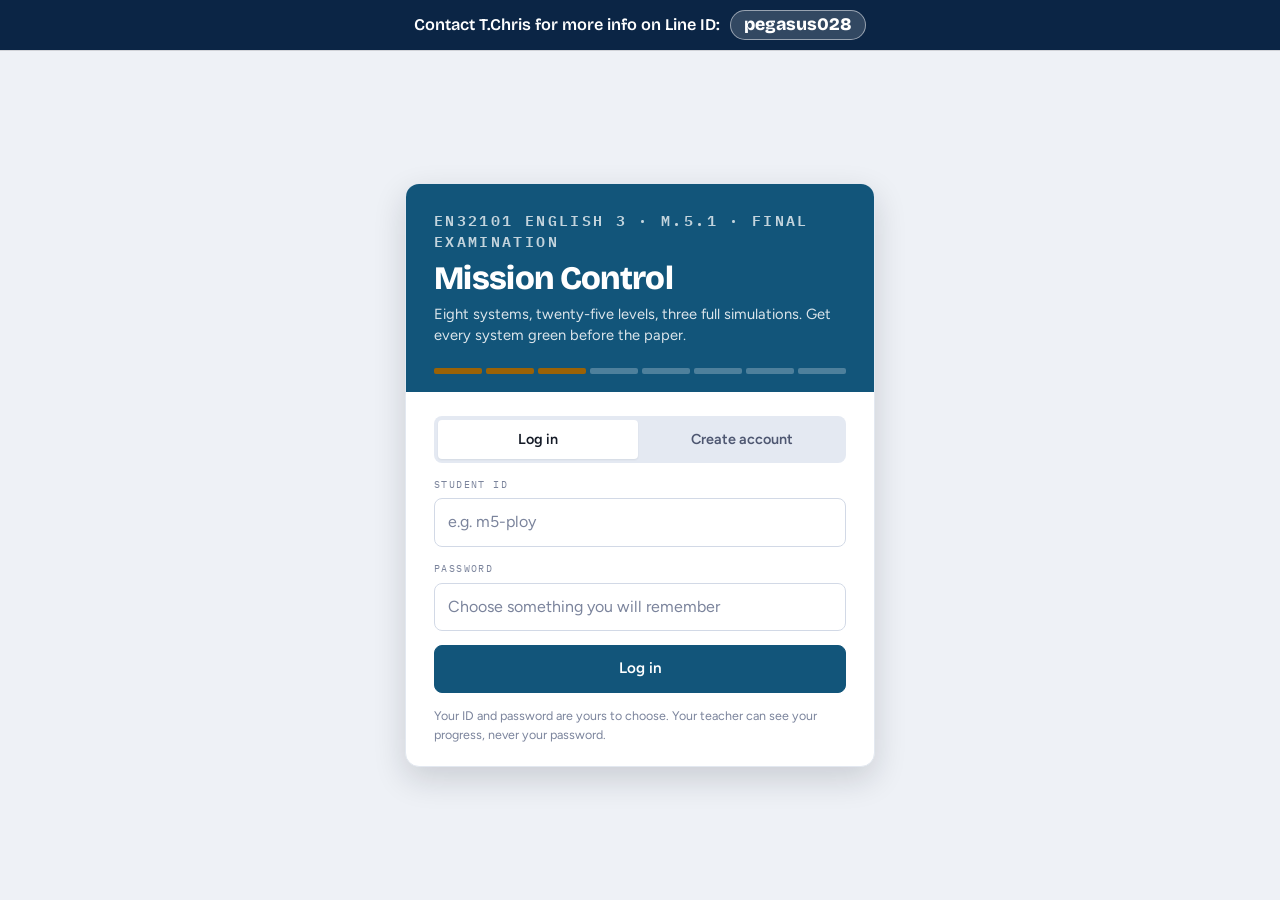
==== index.html @ 1c37980c "Add files via upload" ====
<!DOCTYPE html>
<html lang="en">
<head>
<meta charset="utf-8">
<meta name="viewport" content="width=device-width, initial-scale=1">
<title>Mission Control — EN32101 English 3</title>
<link rel="icon" href="data:image/svg+xml,%3Csvg xmlns='http://www.w3.org/2000/svg' viewBox='0 0 32 32'%3E%3Crect width='32' height='32' rx='7' fill='%2312557A'/%3E%3Ccircle cx='16' cy='16' r='8' fill='none' stroke='%23E5AE4A' stroke-width='2.5'/%3E%3Ccircle cx='16' cy='16' r='2.5' fill='%23E5AE4A'/%3E%3C/svg%3E">
<link rel="preconnect" href="https://fonts.googleapis.com">
<link rel="preconnect" href="https://fonts.gstatic.com" crossorigin>
<link rel="stylesheet" href="https://fonts.googleapis.com/css2?family=Bricolage+Grotesque:opsz,wght@12..96,600;12..96,800&family=Figtree:wght@400;500;600;700&family=IBM+Plex+Mono:wght@400;600&display=swap">
<link rel="stylesheet" href="theme.css">
<style>
/* ======================= STUDENT CONSOLE ============================== */
.wrap{max-width:900px;margin:0 auto;padding-inline:16px}
.hidden{display:none!important}
.tiny{font-size:.78rem;color:var(--ink-3);line-height:1.5}

/* ---------------------------------------------------------- login card */
#screen-login{display:flex;align-items:center;justify-content:center;padding:28px 16px}
.console{
  width:100%;max-width:470px;background:var(--surface);border-radius:var(--r-l);
  box-shadow:var(--shadow-l);overflow:hidden;border:1px solid var(--rule-soft);
}
.console-top{padding:26px var(--pad) 22px;background:var(--accent);color:var(--accent-ink)}
.console-top .kicker{color:var(--accent-ink);opacity:.75}
.console-top h1{font-size:2.05rem;line-height:1.02;margin:10px 0 8px;font-weight:800}
.console-top p{font-size:.92rem;opacity:.85;line-height:1.45}
.readout{
  display:flex;gap:0;background:var(--accent);padding:0 var(--pad) 18px;color:var(--accent-ink);
}
.readout span{
  flex:1;height:6px;background:rgba(255,255,255,.25);margin-right:4px;border-radius:2px;
}
.readout span:last-child{margin-right:0}
.readout span.on{background:var(--gold)}
.console-body{padding:24px var(--pad) 22px;display:flex;flex-direction:column;gap:14px}
.tabs{display:flex;gap:4px;background:var(--surface-2);padding:4px;border-radius:var(--r-m)}
.tab{
  flex:1;padding:8px;border:none;background:transparent;border-radius:var(--r-s);
  font-weight:600;font-size:.9rem;color:var(--ink-2);cursor:pointer;
}
.tab.on{background:var(--surface);color:var(--ink);box-shadow:var(--shadow-s)}
.msg{font-size:.88rem;padding:10px 12px;border-radius:var(--r-m);line-height:1.45}
.msg.bad{background:var(--no-soft);color:var(--no)}
.msg.info{background:var(--surface-2);color:var(--ink-2)}

/* --------------------------------------------------------------- header */
.bar{position:sticky;top:var(--ribbon-h);z-index:20;background:var(--ground);border-bottom:1px solid var(--rule)}
.bar-in{max-width:900px;margin:0 auto;padding:12px 16px;display:flex;align-items:center;gap:14px;flex-wrap:wrap}
.bar-id{display:flex;flex-direction:column;gap:1px;min-width:0;flex:1 1 150px}
.bar-name{font-family:var(--f-display);font-weight:700;font-size:1.02rem;line-height:1.15;overflow:hidden;text-overflow:ellipsis;white-space:nowrap}
.bar-rank{font-family:var(--f-mono);font-size:9.5px;letter-spacing:.13em;text-transform:uppercase;color:var(--accent)}
.gauge{flex:2 1 190px;display:flex;flex-direction:column;gap:4px;min-width:150px}
.gauge-top{display:flex;justify-content:space-between;align-items:baseline;font-family:var(--f-mono);font-size:9.5px;letter-spacing:.12em;text-transform:uppercase;color:var(--ink-3)}
.gauge-top b{font-size:12px;color:var(--ink);font-variant-numeric:tabular-nums}
.bar-line{height:7px;background:var(--surface-3);border-radius:99px;overflow:hidden}
.bar-line span{display:block;height:100%;background:var(--accent);border-radius:99px;transition:width .5s ease}
.bar-line.thin{height:5px}
.bar-line.gold span{background:var(--gold)}
.bar-stats{display:flex;gap:7px;flex:0 0 auto;align-items:center}
.chip{
  display:flex;flex-direction:column;align-items:center;padding:5px 9px;border-radius:var(--r-m);
  background:var(--surface);border:1px solid var(--rule-soft);min-width:48px;
}
.chip b{font-family:var(--f-mono);font-size:13px;font-weight:600;font-variant-numeric:tabular-nums;line-height:1.2}
.chip span{font-family:var(--f-mono);font-size:8.5px;letter-spacing:.1em;text-transform:uppercase;color:var(--ink-3)}
.chip.streak b{color:var(--gold)}
.nav{display:flex;gap:2px;max-width:900px;margin:0 auto;padding:0 12px 8px;overflow-x:auto}
.nav button{
  border:none;background:transparent;padding:7px 11px;border-radius:var(--r-m);cursor:pointer;
  font-family:var(--f-mono);font-size:10px;font-weight:600;letter-spacing:.11em;text-transform:uppercase;
  color:var(--ink-3);white-space:nowrap;
}
.nav button.on{background:var(--accent-soft);color:var(--accent)}
.nav button:hover{color:var(--ink)}

main{padding-block:22px 72px}
.sect-h{display:flex;align-items:baseline;justify-content:space-between;gap:12px;margin-bottom:14px;flex-wrap:wrap}
.sect-h h2{font-size:1.45rem}

/* -------------------------------------------------------- resume card */
.resume{
  width:100%;text-align:left;display:flex;align-items:stretch;overflow:hidden;
  border:none;border-radius:var(--r-l);background:var(--accent);color:var(--accent-ink);
  box-shadow:var(--shadow-m);cursor:pointer;margin-bottom:22px;padding:0;
  transition:transform .12s,box-shadow .12s;
}
.resume:hover{transform:translateY(-1px);box-shadow:var(--shadow-l)}
.resume.done{cursor:default;background:var(--ok)}
.resume-art{flex:0 0 118px;height:auto;margin:0;border-radius:0;align-self:stretch;background:rgba(255,255,255,.12)}
@media (max-width:560px){.resume-art{display:none}}
.resume-t{flex:1;min-width:0;display:flex;flex-direction:column;gap:2px;padding:15px 18px}
.resume-t .kicker{color:var(--accent-ink);opacity:.75}
.resume-n{font-family:var(--f-display);font-weight:700;font-size:1.16rem;line-height:1.2}
.resume-s{font-size:.86rem;opacity:.85;line-height:1.4}
.resume-go{flex:0 0 auto;align-self:center;padding:10px 20px 10px 6px;font-weight:700;font-size:.95rem;white-space:nowrap}

/* ------------------------------------------------------------- systems */
.systems{display:flex;flex-direction:column;gap:12px}
.sys{background:var(--surface);border:1px solid var(--rule-soft);border-radius:var(--r-l);box-shadow:var(--shadow-s);overflow:hidden}
.sys.done{border-color:var(--ok)}
.sys-head{
  width:100%;display:flex;gap:12px;align-items:flex-start;padding:15px 16px;
  background:none;border:none;cursor:pointer;text-align:left;
}
.sys-art{flex:0 0 96px;height:34px;border-radius:var(--r-s);overflow:hidden;margin:0;background:var(--accent-soft)}
.sys-art svg{display:block;width:100%;height:100%}
@media (max-width:560px){.sys-art{display:none}}
.sys-meta{flex:1;min-width:0;display:flex;flex-direction:column;gap:5px}
.sys-line1{display:flex;align-items:center;gap:8px;flex-wrap:wrap}
.sys-code{font-family:var(--f-mono);font-size:10px;font-weight:600;letter-spacing:.1em;color:var(--ink-3)}
.sys-name{font-family:var(--f-display);font-weight:700;font-size:1.08rem;line-height:1.2}
.sys-blurb{font-size:.88rem;color:var(--ink-2);line-height:1.45}
.sys-prog{display:flex;align-items:center;gap:9px}
.sys-prog .bar-line{flex:1}
.sys-pct{font-family:var(--f-mono);font-size:10px;color:var(--ink-3);font-variant-numeric:tabular-nums}
.caret{flex:0 0 auto;color:var(--ink-3);font-size:1.1rem;padding-top:2px;transition:transform .18s}
.sys.exp .caret{transform:rotate(90deg)}
.sys-body{border-top:1px solid var(--rule-soft);padding:8px 10px 12px;display:flex;flex-direction:column;gap:10px}
/* ---- reading a paper back -------------------------------------------- */
.rev{display:flex;flex-direction:column;gap:12px}
.rev-top{display:flex;gap:14px;align-items:flex-start;justify-content:space-between;flex-wrap:wrap}
.rev-top h2{font-family:var(--f-display);font-size:1.5rem;margin-top:2px}
.rev-sub{font-size:.9rem;color:var(--ink-2);margin-top:5px;max-width:60ch}
.rev-sec{
  display:flex;gap:9px;align-items:baseline;flex-wrap:wrap;
  border-bottom:1px solid var(--rule);padding-bottom:6px;margin-top:16px;
}
.rev-sec-p{font-family:var(--f-mono);font-size:10px;letter-spacing:.1em;color:var(--ink-3)}
.rev-sec-t{font-family:var(--f-display);font-weight:700;font-size:1.02rem}
.rev-passage{
  background:var(--surface-2);border:1px solid var(--rule-soft);border-radius:var(--r-m);
  padding:14px 16px;font-size:.93rem;line-height:1.65;
}
.rev-passage p+p{margin-top:.75em}
.revq{
  background:var(--surface);border:1px solid var(--rule-soft);border-left-width:3px;
  border-radius:var(--r-m);padding:13px 15px;display:flex;flex-direction:column;gap:9px;
}
.revq.ok{border-left-color:var(--ok)}
.revq.bad{border-left-color:var(--no)}
.revq.blank{border-left-color:var(--ink-3)}
.revq-h{display:flex;gap:9px;align-items:center}
.revq-n{
  width:22px;height:22px;border-radius:50%;background:var(--surface-2);color:var(--ink-2);
  display:grid;place-items:center;font-family:var(--f-mono);font-size:11px;flex:0 0 auto;
}
.revq-s{font-family:var(--f-mono);font-size:10px;letter-spacing:.07em;text-transform:uppercase;color:var(--ink-3)}
.revq.ok .revq-s{color:var(--ok)}
.revq.bad .revq-s{color:var(--no)}
.revq-given{font-style:italic;color:var(--ink-2);font-size:.93rem}
.revq-line{font-size:.93rem;line-height:1.6;background:var(--surface-2);border-radius:var(--r-s);padding:8px 11px}
.revq-line b{font-family:var(--f-mono);font-size:10px;color:var(--ink-3);margin-right:7px}
.rev-dlg p{display:block}
.rev-dlg p b{font-family:var(--f-mono);font-size:10px;color:var(--ink-3);margin-right:7px}
.revq-stem{font-size:.97rem;line-height:1.55}
.revq-opts{list-style:none;display:flex;flex-direction:column;gap:5px;counter-reset:o}
.revq-opts li{
  counter-increment:o;position:relative;padding:8px 11px 8px 32px;font-size:.92rem;
  border:1px solid var(--rule-soft);border-radius:var(--r-s);background:var(--surface-2);
}
.revq-opts li::before{
  content:counter(o);position:absolute;left:11px;top:8px;
  font-family:var(--f-mono);font-size:10px;color:var(--ink-3);
}
.revq-opts li.key{border-color:var(--ok);background:var(--ok-soft)}
.revq-opts li.chose{border-color:var(--no);background:var(--no-soft)}
.revq-tag{
  margin-left:8px;font-family:var(--f-mono);font-size:9px;letter-spacing:.06em;
  text-transform:uppercase;padding:1px 6px;border-radius:99px;white-space:nowrap;
}
.revq-tag.key{background:var(--ok);color:#fff}
.revq-tag.chose{background:var(--no);color:#fff}
.revq-fix{font-size:.9rem;color:var(--ok)}
.revq-blank{font-size:.88rem;color:var(--ink-3)}
.revq-why{font-size:.92rem;line-height:1.6;color:var(--ink-2);border-top:1px dashed var(--rule-soft);padding-top:9px}
.revq-wh{
  display:inline-block;font-family:var(--f-mono);font-size:9px;letter-spacing:.08em;
  text-transform:uppercase;color:var(--ink-3);margin-right:8px;
}
.revq-go{font-size:.85rem;color:var(--ink-3)}
.linky{background:none;border:none;padding:0;color:var(--accent);cursor:pointer;font:inherit;text-decoration:underline}
.step-acts{display:flex;gap:8px;flex-wrap:wrap;padding:0 16px 13px}

/* ---- arriving from the checklist ------------------------------------- */
/* ---- one introduction spanning a system's modules --------------------- */
.ckgroup{display:flex;flex-direction:column;gap:7px}
.ckgrid{display:flex;gap:8px;align-items:stretch}
.ckstack{flex:1;min-width:0;display:flex;flex-direction:column;gap:7px}
.ckstack .ckrow{width:100%}
.ckpod{
  flex:0 0 auto;display:flex;flex-direction:column;align-items:center;justify-content:center;gap:7px;
  padding:0 16px;min-width:116px;
  border:1px solid var(--rule);border-radius:var(--r-m);background:var(--surface);
  color:var(--ink);font-size:.85rem;font-weight:600;cursor:pointer;white-space:nowrap;
  transition:border-color .12s,background .12s;
}
.ckpod:hover{border-color:var(--accent-line);background:var(--accent-soft)}
.ckpod.done{border-color:var(--ok);color:var(--ok)}
.ckpod.done .res-i{background:var(--ok)}
.ckpod-l{line-height:1.2}
@media (max-width:560px){
  .ckgrid{flex-direction:column}
  .ckpod{flex-direction:row;padding:9px 14px;min-width:0}
}

/* ---- the podcasts screen ---------------------------------------------- */
.gate-alt{
  display:flex;align-items:center;justify-content:center;gap:11px;flex-wrap:wrap;
  margin-top:18px;font-size:.85rem;color:var(--ink-3);
}
.podlist{display:flex;flex-direction:column;gap:11px}
.podrow{
  background:var(--surface);border:1px solid var(--rule-soft);border-radius:var(--r-l);
  box-shadow:var(--shadow-s);padding:15px 17px;display:flex;flex-direction:column;gap:11px;
}
.podrow.done{border-color:var(--ok)}
.podrow h3{font-family:var(--f-display);font-weight:700;font-size:1.08rem;line-height:1.2}
.podrow .pod-a{width:100%;height:38px}
.podrow-miss{display:none;font-size:.85rem;color:var(--ink-3)}
.podrow.missing .podrow-miss{display:block}

/* ---- narrowing the review to the errors ------------------------------- */
.rev-filter{display:flex;gap:8px;flex-wrap:wrap}
.rev-sec-n{
  margin-left:auto;font-family:var(--f-mono);font-size:10px;letter-spacing:.06em;color:var(--ink-3);
}

/* ---- the exam plan --------------------------------------------------- */
.gate{
  background:var(--surface);border:1px solid var(--accent-line);border-radius:var(--r-l);
  box-shadow:var(--shadow-s);padding:0 0 28px;text-align:center;overflow:hidden;
}
.gate-art{height:74px;margin:0 0 22px;background:var(--accent-soft)}
.gate-art svg{display:block;width:100%;height:100%}
.gate h2{font-family:var(--f-display);font-size:1.75rem;line-height:1.15;padding:0 20px}
.gate>p{font-size:1.05rem;color:var(--ink-2);margin-top:7px;padding:0 20px}
.gate .gate-sub{font-size:.9rem;color:var(--ink-3);max-width:46ch;margin:16px auto 22px;line-height:1.55}
.btn.lg{font-size:1rem;padding:13px 30px}
.step{
  background:var(--surface);border:1px solid var(--rule-soft);border-radius:var(--r-l);
  box-shadow:var(--shadow-s);margin-bottom:14px;overflow:hidden;
}
.step.open{border-color:var(--accent-line)}
.step.shut{opacity:.6}
.step-h{display:flex;gap:12px;align-items:center;padding:14px 16px}
.step-n{
  flex:0 0 auto;width:26px;height:26px;border-radius:50%;background:var(--accent);color:var(--accent-ink);
  display:grid;place-items:center;font-family:var(--f-mono);font-size:12px;font-weight:600;
}
.step.shut .step-n{background:var(--rule);color:var(--ink-3)}
.step-t{flex:1;min-width:0;display:flex;flex-direction:column;gap:3px}
.step-name{font-family:var(--f-display);font-weight:700;font-size:1.05rem}
.step-s{font-size:.85rem;color:var(--ink-2)}
.step-pct{font-family:var(--f-mono);font-size:.95rem;font-weight:600;color:var(--ink-2);font-variant-numeric:tabular-nums}
.step-pct.good{color:var(--ok)}
.step-lock{color:var(--ink-3);font-size:.7rem}
.step-b{border-top:1px solid var(--rule-soft);padding:12px 14px 14px;display:flex;flex-direction:column;gap:7px}
.ck-h{font-size:.85rem;color:var(--ink-2);margin-bottom:3px}
.allclear{font-size:.88rem;color:var(--ok)}
.ckrow{
  display:flex;gap:11px;align-items:center;width:100%;text-align:left;cursor:pointer;
  background:var(--surface-2);border:1px solid var(--rule-soft);border-radius:var(--r-m);padding:10px 12px;
  transition:border-color .12s,background .12s;
}
.ckrow:hover{border-color:var(--accent-line);background:var(--accent-soft)}
.ck-box{
  flex:0 0 auto;width:19px;height:19px;border-radius:5px;border:1.5px solid var(--rule);
  display:grid;place-items:center;font-size:11px;color:var(--accent-ink);
}
.ckrow.done .ck-box{background:var(--ok);border-color:var(--ok);color:#fff}
.ckrow.done .ck-name{text-decoration:line-through;color:var(--ink-3)}
.ck-txt{flex:1;min-width:0;display:flex;flex-direction:column;gap:2px}
.ck-name{font-weight:600;font-size:.94rem}
.ck-sub{font-size:.78rem;color:var(--ink-3)}
.ck-go{flex:0 0 auto;font-family:var(--f-mono);font-size:10px;letter-spacing:.06em;color:var(--accent)}
.ckrow.done .ck-go{color:var(--ok)}

.lvl{border:1px solid var(--rule-soft);border-radius:var(--r-m);overflow:hidden}
.lvl-head{
  width:100%;display:flex;gap:10px;align-items:center;padding:11px 12px;
  background:var(--surface-2);border:none;cursor:pointer;text-align:left;
}
.lvl-n{
  flex:0 0 auto;width:26px;height:26px;border-radius:50%;background:var(--surface);
  border:1px solid var(--rule);display:grid;place-items:center;
  font-family:var(--f-mono);font-size:11px;font-weight:700;color:var(--ink-2);
}
.lvl.done .lvl-n{background:var(--ok);border-color:var(--ok);color:#fff}
.lvl-t{flex:1;min-width:0}
.lvl-name{display:block;font-weight:700;font-size:.96rem;line-height:1.3}
.lvl-sub{display:block;font-family:var(--f-mono);font-size:9.5px;letter-spacing:.1em;text-transform:uppercase;color:var(--ink-3);margin-top:2px}
.lvl-pct{font-family:var(--f-mono);font-size:11px;color:var(--ink-2);font-variant-numeric:tabular-nums;flex:0 0 auto}
.lvl-body{padding:4px 6px 8px;display:flex;flex-direction:column}
.mrow{
  display:flex;align-items:center;gap:11px;width:100%;text-align:left;padding:10px 10px;
  background:none;border:none;border-radius:var(--r-m);cursor:pointer;
}
.mrow:hover:not([disabled]){background:var(--surface-2)}
.mrow[disabled]{opacity:.5;cursor:not-allowed}
.mrow-tick{
  flex:0 0 auto;width:20px;height:20px;border-radius:50%;border:2px solid var(--rule);
  display:grid;place-items:center;font-size:11px;font-weight:700;color:#fff;
}
.mrow.done .mrow-tick{background:var(--ok);border-color:var(--ok)}
.mrow.done .mrow-tick::after{content:"\2713"}
.mrow-txt{flex:1;min-width:0}
.mrow-name{display:block;font-weight:600;font-size:.93rem;line-height:1.35}
.mrow-sub{display:block;font-family:var(--f-mono);font-size:9.5px;letter-spacing:.1em;text-transform:uppercase;color:var(--ink-3);margin-top:2px}
.mrow-score{font-family:var(--f-mono);font-size:11px;color:var(--ink-2);font-variant-numeric:tabular-nums;flex:0 0 auto}
.mrow.check{border-top:1px dashed var(--rule);margin-top:4px}
.mrow.check .mrow-name{color:var(--gold)}

/* --------------------------------------------- stage media (resources) */
.sys-res{
  display:flex;flex-wrap:wrap;gap:7px;padding:0 16px 14px;
  border-bottom:1px solid var(--rule-soft);margin-bottom:-1px;
}
.res{
  display:inline-flex;align-items:center;gap:7px;padding:7px 13px;border-radius:99px;
  border:1px solid var(--rule);background:var(--surface);color:var(--ink);
  font-size:.85rem;font-weight:600;cursor:pointer;text-decoration:none;white-space:nowrap;
  transition:border-color .12s,background .12s;
}
.res:hover{border-color:var(--accent-line);background:var(--accent-soft)}
.res-i{
  width:18px;height:18px;border-radius:50%;background:var(--accent);color:var(--accent-ink);
  display:grid;place-items:center;font-size:10px;flex:0 0 auto;line-height:1;
}
.res.go{border-color:var(--accent-line);background:var(--accent-soft);color:var(--accent)}
.res.go:hover{border-color:var(--accent);background:var(--accent-soft)}
.res.done{border-color:var(--ok);color:var(--ok)}
.res.done .res-i{background:var(--ok)}
.res-x{
  font-family:var(--f-mono);font-size:9px;letter-spacing:.06em;text-transform:uppercase;
  color:var(--ink-3);font-weight:400;
}
.res-drop{flex:0 0 100%}
.res-drop:empty{display:none}
.pod{
  margin-top:10px;padding:12px 14px;border-radius:var(--r-m);
  background:var(--surface-2);border:1px solid var(--rule-soft);
  display:flex;flex-direction:column;gap:10px;
}
.pod-t{display:flex;flex-direction:column;gap:1px;min-width:0}
.pod-n{font-weight:600;font-size:.93rem;line-height:1.25}
.pod-s{font-family:var(--f-mono);font-size:9.5px;letter-spacing:.08em;text-transform:uppercase;color:var(--ink-3)}
.pod-a{width:100%;height:36px}
.modal-card:has(.ytbox){max-width:660px}
.ytbox{width:100%;aspect-ratio:16/9;border-radius:var(--r-m);overflow:hidden;background:var(--ink)}
.ytbox iframe{width:100%;height:100%;border:0;display:block}

/* ---------------------------------------------------------------- play */
.play{max-width:700px;margin:0 auto}
.play-top{display:flex;align-items:center;gap:12px;margin-bottom:14px}
.play-top .bar-line{flex:1}
.qcount{font-family:var(--f-mono);font-size:10px;letter-spacing:.1em;color:var(--ink-3);font-variant-numeric:tabular-nums}
.theory{padding:var(--pad);display:flex;flex-direction:column;gap:14px}
.theory h3{font-size:1.35rem;line-height:1.15}
.theory .key{
  font-size:1.02rem;line-height:1.5;font-weight:600;border-left:3px solid var(--gold);
  padding-left:14px;color:var(--ink);
}
.theory .prose p{font-size:.97rem;line-height:1.65;color:var(--ink-2);margin-bottom:.8em}
.theory .prose p:last-child{margin-bottom:0}
.theory .prose em{font-style:italic;color:var(--ink)}
.theory .prose strong{color:var(--ink)}
.theory .prose u{text-decoration-color:var(--accent-line);text-underline-offset:3px}
.exlist{display:flex;flex-direction:column;gap:10px;background:var(--surface-2);padding:14px;border-radius:var(--r-m)}
.exlist .s{font-size:.99rem}
.exlist .s s{opacity:.62}
.exlist .g{font-family:var(--f-mono);font-size:9.5px;letter-spacing:.06em;color:var(--ink-3);margin-top:3px;line-height:1.45}
.simple-btn{align-self:flex-start}
.qcard{padding:var(--pad);display:flex;flex-direction:column}
.qtype{
  font-family:var(--f-mono);font-size:9.5px;letter-spacing:.15em;text-transform:uppercase;
  color:var(--accent);margin-bottom:12px;display:flex;justify-content:space-between;gap:10px;
}
.qtype .lv{color:var(--ink-3)}
#qhost{margin-bottom:16px}
.qfoot{display:flex;gap:10px;align-items:center;flex-wrap:wrap;position:relative}
.qfoot .grow{flex:1}
#feedback{margin-bottom:14px}

/* --------------------------------------------------------- time bonus */
.timer{position:relative;width:38px;height:38px;flex:0 0 auto}
.timer svg{transform:rotate(-90deg);display:block}
.timer .track{stroke:var(--surface-3)}
.timer .run{stroke:var(--gold);transition:stroke-dashoffset .1s linear,stroke .2s}
.timer.cold .run{stroke:var(--ink-3);opacity:.4}
.timer b{
  position:absolute;inset:0;display:grid;place-items:center;
  font-family:var(--f-mono);font-size:12px;font-weight:600;color:var(--gold);font-variant-numeric:tabular-nums;
}
.timer.cold b{color:var(--ink-3);font-size:9px}
.combo{
  display:inline-flex;align-items:center;gap:5px;padding:4px 9px;border-radius:99px;
  background:var(--gold-soft);color:var(--gold);font-family:var(--f-mono);font-size:10px;
  font-weight:600;letter-spacing:.08em;white-space:nowrap;
}
.xpfloat{
  position:absolute;right:0;top:-6px;font-family:var(--f-display);font-weight:800;font-size:1.15rem;
  color:var(--gold);pointer-events:none;animation:rise 1.1s ease-out forwards;
}
.xpfloat.plain{color:var(--accent)}
@keyframes rise{
  0%{opacity:0;transform:translateY(6px) scale(.9)}
  22%{opacity:1;transform:translateY(-4px) scale(1.06)}
  100%{opacity:0;transform:translateY(-30px) scale(1)}
}
.bonus-note{
  font-family:var(--f-mono);font-size:9.5px;letter-spacing:.1em;text-transform:uppercase;
  color:var(--gold);display:inline-flex;align-items:center;gap:5px;
}
.verdict.ok{animation:pop .28s ease-out}
@keyframes pop{0%{transform:scale(.985)}60%{transform:scale(1.008)}100%{transform:scale(1)}}

/* --------------------------------------------------------------- exam */
.examtop{
  position:sticky;top:calc(var(--ribbon-h) + 4px);z-index:15;
  display:flex;align-items:center;gap:12px;background:var(--surface);
  border:1px solid var(--rule);border-radius:var(--r-m);padding:9px 13px;margin-bottom:14px;
  box-shadow:var(--shadow-s);flex-wrap:wrap;
}
.examtop .sec{font-family:var(--f-mono);font-size:10px;letter-spacing:.11em;text-transform:uppercase;color:var(--accent);font-weight:600}
.examtop .clock{
  margin-left:auto;font-family:var(--f-mono);font-size:1.05rem;font-weight:600;
  font-variant-numeric:tabular-nums;color:var(--ink);
}
.examtop .clock.low{color:var(--no)}
.examnav{display:flex;flex-wrap:wrap;gap:4px;margin-top:10px}
.examnav button{
  width:30px;height:30px;border-radius:var(--r-s);border:1px solid var(--rule);
  background:var(--surface);font-family:var(--f-mono);font-size:11px;cursor:pointer;color:var(--ink-3);
}
.examnav button.ans{background:var(--accent-soft);border-color:var(--accent-line);color:var(--accent);font-weight:600}
.examnav button.here{background:var(--accent);border-color:var(--accent);color:var(--accent-ink);font-weight:700}
.instr{
  font-size:.9rem;color:var(--ink-2);background:var(--surface-2);border-radius:var(--r-m);
  padding:10px 13px;margin-bottom:14px;line-height:1.5;
}
.instr b{color:var(--ink);font-family:var(--f-mono);font-size:10px;letter-spacing:.12em;text-transform:uppercase;display:block;margin-bottom:3px}

/* --------------------------------------------------------- result panel */
.result{padding:var(--pad);text-align:center;display:flex;flex-direction:column;gap:16px;align-items:center}
.score-ring{
  width:126px;height:126px;border-radius:50%;display:grid;place-items:center;
  background:conic-gradient(var(--accent) calc(var(--p)*1%), var(--surface-3) 0);
}
.score-ring i{
  width:100px;height:100px;border-radius:50%;background:var(--surface);display:grid;place-items:center;
  font-family:var(--f-display);font-weight:800;font-size:1.9rem;font-style:normal;font-variant-numeric:tabular-nums;
}
.result h3{font-size:1.4rem}
.result p{color:var(--ink-2);font-size:.95rem;max-width:36rem}
.misslist{width:100%;text-align:left;display:flex;flex-direction:column;gap:8px;margin-top:4px}
.miss{background:var(--surface-2);border-radius:var(--r-m);padding:11px 13px;font-size:.9rem;line-height:1.5}
.miss b{display:block;font-family:var(--f-mono);font-size:9.5px;letter-spacing:.1em;text-transform:uppercase;color:var(--no);margin-bottom:4px}
.sectable{width:100%;border-collapse:collapse;font-size:.88rem;text-align:left}
.sectable th{font-family:var(--f-mono);font-size:9px;letter-spacing:.12em;text-transform:uppercase;color:var(--ink-3);padding:7px 8px;border-bottom:1px solid var(--rule)}
.sectable td{padding:7px 8px;border-bottom:1px solid var(--rule-soft)}
.sectable td.n{font-family:var(--f-mono);font-variant-numeric:tabular-nums;text-align:right}
.sectable tr.low td{background:var(--no-soft)}

/* ------------------------------------------------------------- record */
.awards{display:grid;grid-template-columns:1fr;gap:9px}
@media (min-width:620px){.awards{grid-template-columns:1fr 1fr}}
.award{display:flex;gap:12px;align-items:flex-start;padding:13px 14px;border-radius:var(--r-m);background:var(--surface);border:1px solid var(--rule-soft)}
.award.locked{opacity:.5}
.award-i{
  flex:0 0 auto;width:34px;height:34px;border-radius:50%;display:grid;place-items:center;
  background:var(--surface-2);color:var(--ink-3);font-family:var(--f-mono);font-size:13px;font-weight:600;
}
.award.got .award-i{background:var(--gold-soft);color:var(--gold)}
.award-n{display:block;font-weight:700;font-size:.95rem;font-family:var(--f-display);line-height:1.25}
.award-p{display:block;font-size:.85rem;color:var(--ink-2);line-height:1.4}
.award-h{display:block;font-family:var(--f-mono);font-size:9.5px;letter-spacing:.06em;color:var(--ink-3);margin-top:3px;line-height:1.4}
.sysgrid{display:grid;grid-template-columns:repeat(auto-fill,minmax(148px,1fr));gap:10px}
.systile{border:1px solid var(--rule);border-radius:var(--r-m);padding:11px 12px;display:flex;flex-direction:column;gap:6px}
.systile.done{border-color:var(--ok);background:var(--ok-soft)}
.systile b{font-family:var(--f-display);font-size:.9rem;line-height:1.2}
.systile span{font-family:var(--f-mono);font-size:9px;letter-spacing:.09em;text-transform:uppercase;color:var(--ink-3)}

/* ---------------------------------------------------------------- misc */
.empty{padding:34px 20px;text-align:center;color:var(--ink-3);font-size:.93rem}
.toast{
  position:fixed;left:50%;bottom:22px;transform:translateX(-50%);z-index:60;
  background:var(--ink);color:var(--ground);padding:11px 18px;border-radius:99px;
  font-size:.9rem;font-weight:600;box-shadow:var(--shadow-l);max-width:90vw;
}
.modal{position:fixed;inset:0;z-index:80;display:grid;place-items:center;background:rgba(8,11,18,.66);padding:20px}
.modal-card{
  background:var(--surface);border-radius:var(--r-l);padding:28px var(--pad);max-width:420px;width:100%;
  text-align:center;box-shadow:var(--shadow-l);display:flex;flex-direction:column;gap:12px;align-items:center;
}
.modal-card .seal{
  width:74px;height:74px;border-radius:50%;background:var(--gold-soft);color:var(--gold);
  display:grid;place-items:center;font-family:var(--f-mono);font-size:22px;font-weight:600;
  border:2px solid var(--gold);
}
.settings{display:flex;flex-direction:column;gap:14px;padding:var(--pad)}

/* --------------------------------------------------------- simulations */
.simcard{
  display:flex;gap:14px;align-items:stretch;padding:0;overflow:hidden;
  border:1px solid var(--rule-soft);border-radius:var(--r-l);background:var(--surface);
  box-shadow:var(--shadow-s);margin-bottom:12px;
}
.simcard .simart{flex:0 0 110px;background:var(--accent-soft)}
.simcard .simart svg{display:block;width:100%;height:100%}
@media (max-width:560px){.simcard .simart{display:none}}
.simbody{flex:1;min-width:0;padding:15px 16px;display:flex;flex-direction:column;gap:7px}
.simbody h3{font-size:1.08rem}
.simbody p{font-size:.88rem;color:var(--ink-2);line-height:1.45}
.simmeta{display:flex;gap:7px;flex-wrap:wrap;margin-top:2px}
.simgo{display:flex;gap:8px;flex-wrap:wrap;margin-top:6px}

/* ------------------------------------------------------- contact ribbon */
:root{ --ribbon-h:46px; --ribbon-bg:#0B2545; --ribbon-fg:#FFFFFF; }
.ribbon{
  position:fixed;top:0;left:0;right:0;z-index:50;
  background:var(--ribbon-bg);color:var(--ribbon-fg);
  display:flex;align-items:center;justify-content:center;
  padding:10px 14px;text-align:center;box-shadow:0 1px 0 rgba(0,0,0,.12);
}
.ribbon-in{
  display:inline-flex;align-items:center;justify-content:center;gap:10px;flex-wrap:wrap;
  font-family:var(--f-display);font-weight:600;font-size:1.02rem;line-height:1.25;
}
.ribbon-id{
  display:inline-block;color:var(--ribbon-fg);text-decoration:none;
  font-family:var(--f-display);font-weight:800;font-size:1.1rem;
  padding:3px 13px;border-radius:99px;
  background:rgba(255,255,255,.16);border:1.5px solid rgba(255,255,255,.5);
  transition:background .14s,border-color .14s;
}
.ribbon-id:hover{background:rgba(255,255,255,.28);border-color:#fff}
@media (max-width:560px){
  .ribbon{padding:9px 12px}
  .ribbon-in{font-size:.9rem;gap:8px}
  .ribbon-id{font-size:.98rem;padding:2px 11px}
}
body{padding-top:var(--ribbon-h)}
#screen-login{min-height:calc(100vh - var(--ribbon-h))}
</style>
</head>
<body>

<!-- Persistent contact ribbon — sits above every screen of the portal. -->
<div class="ribbon">
  <span class="ribbon-in">Contact T.Chris for more info on Line ID:
    <a class="ribbon-id" href="https://line.me/ti/p/s8-dggjcqD"
       target="_blank" rel="noopener" title="Add T.Chris on LINE">pegasus028</a>
  </span>
</div>

<!-- ===================== LOGIN ===================== -->
<div id="screen-login">
  <div class="console">
    <div class="console-top">
      <p class="kicker">EN32101 English 3 · M.5.1 · Final examination</p>
      <h1>Mission Control</h1>
      <p>Eight systems, twenty-five levels, three full simulations. Get every system green before the paper.</p>
    </div>
    <div class="readout">
      <span class="on"></span><span class="on"></span><span class="on"></span><span></span>
      <span></span><span></span><span></span><span></span>
    </div>
    <div class="console-body">
      <div class="tabs" role="tablist">
        <button class="tab on" id="tab-in" role="tab">Log in</button>
        <button class="tab" id="tab-new" role="tab">Create account</button>
      </div>
      <div class="field">
        <label for="f-id">Student ID</label>
        <input type="text" id="f-id" autocomplete="username" placeholder="e.g. m5-ploy" spellcheck="false">
      </div>
      <div class="field hidden" id="wrap-name">
        <label for="f-name">Your English nickname</label>
        <input type="text" id="f-name" autocomplete="name" placeholder="What your teacher calls you in class">
      </div>
      <div class="field">
        <label for="f-pw">Password</label>
        <input type="password" id="f-pw" autocomplete="current-password" placeholder="Choose something you will remember">
      </div>
      <div id="login-msg" class="msg info hidden"></div>
      <button class="btn primary wide" id="btn-go">Log in</button>
      <p class="tiny">Your ID and password are yours to choose. Your teacher can see your progress, never your password.</p>
    </div>
  </div>
</div>

<!-- ===================== APP ===================== -->
<div id="screen-app" class="hidden">
  <header class="bar">
    <div class="bar-in">
      <div class="bar-id">
        <span class="bar-name" id="hdr-name">—</span>
        <span class="bar-rank" id="hdr-rank">—</span>
      </div>
      <div class="gauge">
        <div class="gauge-top"><span>Exam readiness</span><b id="hdr-ready">0%</b></div>
        <div class="bar-line"><span id="hdr-bar" style="width:0%"></span></div>
      </div>
      <div class="bar-stats">
        <div class="chip streak"><b id="hdr-streak">0</b><span>Streak</span></div>
        <div class="chip"><b id="hdr-xp">0</b><span>XP</span></div>
        <button class="btn sm" id="btn-out" title="Log out">Log out</button>
      </div>
    </div>
    <nav class="nav">
      <button data-view="plan" class="on">Exam plan</button>
      <button data-view="map">Systems</button>
      <button data-view="pods">Podcasts</button>
      <button data-view="faults">Fault list<span id="nav-faults"></span></button>
      <button data-view="record">Record<span id="nav-record"></span></button>
      <button data-view="settings">Settings</button>
    </nav>
  </header>

  <div id="modebar-slot"></div>

  <main class="wrap">
    <section id="view-plan"></section>
    <section id="view-map" class="hidden"></section>
    <section id="view-play" class="hidden"></section>
    <section id="view-review" class="hidden"></section>
    <section id="view-pods" class="hidden"></section>
    <section id="view-faults" class="hidden"></section>
    <section id="view-record" class="hidden"></section>
    <section id="view-settings" class="hidden"></section>
  </main>
</div>

<div id="toast-slot"></div>
<div id="modal-slot"></div>

<!-- ===================================================================
     CLASS SERVER — the Apps Script Web App this console talks to.
     Paste your /exec URL between the quotes, here and in teacher.html.
     =================================================================== -->
<script>window.MC_API_URL = 'https://script.google.com/macros/s/AKfycbwTAnHHxTE1ilNaOcCxsd_Z0C7gCLANLqPCPuiDb43MJIsbJDNlkRFBmPqxl4nwTwqFXg/exec';</script>

<script src="content.js"></script>
<script src="topic-verbforms.js"></script>
<script src="topic-participles.js"></script>
<script src="topic-nominalization.js"></script>
<script src="topic-tenses.js"></script>
<script src="topic-inversion.js"></script>
<script src="topic-cohesion.js"></script>
<script src="topic-vocab.js"></script>
<script src="topic-reading.js"></script>
<script src="media.js"></script>
<script src="mock-1.js"></script>
<script src="mock-2.js"></script>
<script src="mock-3.js"></script>
<script src="content-export.js"></script>
<script src="engine.js"></script>
<script src="api.js"></script>
<script src="student.js"></script>
</body>
</html>
---- theme.css ----
/* ===========================================================================
   MISSION CONTROL — theme.css
   Shared tokens and item components for the student and teacher consoles.
   Three theme states: bare :root (light), prefers-color-scheme, [data-theme].
   =========================================================================== */

:root{
  --ground:#EEF1F6;
  --surface:#FFFFFF;
  --surface-2:#E4E9F2;
  --surface-3:#D6DDEA;
  --ink:#141A26;
  --ink-2:#4E5771;
  --ink-3:#7B849C;
  --rule:#D2D9E6;
  --rule-soft:#E3E8F0;
  --accent:#12557A;
  --accent-ink:#FFFFFF;
  --accent-soft:rgba(18,85,122,.10);
  --accent-line:rgba(18,85,122,.34);
  --gold:#9A6206;
  --gold-soft:rgba(154,98,6,.13);
  --ok:#186B4E;
  --ok-soft:rgba(24,107,78,.11);
  --no:#AE3A22;
  --no-soft:rgba(174,58,34,.10);
  --shadow-s:0 1px 2px rgba(20,26,38,.07);
  --shadow-m:0 2px 10px rgba(20,26,38,.09);
  --shadow-l:0 12px 32px rgba(20,26,38,.16);

  --f-display:"Bricolage Grotesque","Figtree","Helvetica Neue",Arial,sans-serif;
  --f-ui:"Figtree","Helvetica Neue",Arial,sans-serif;
  --f-mono:"IBM Plex Mono","SFMono-Regular",Consolas,monospace;

  --r-s:4px; --r-m:8px; --r-l:14px;
  --pad:clamp(16px,4vw,28px);
}
@media (prefers-color-scheme: dark){
  :root:not([data-theme="light"]){
    --ground:#0B0F17;
    --surface:#141A26;
    --surface-2:#1B2333;
    --surface-3:#242E42;
    --ink:#E4E9F2;
    --ink-2:#9AA4BC;
    --ink-3:#737D96;
    --rule:#28324a;
    --rule-soft:#1F2739;
    --accent:#63B9E0;
    --accent-ink:#0B121C;
    --accent-soft:rgba(99,185,224,.15);
    --accent-line:rgba(99,185,224,.42);
    --gold:#E5AE4A;
    --gold-soft:rgba(229,174,74,.15);
    --ok:#4FBE8B;
    --ok-soft:rgba(79,190,139,.14);
    --no:#F07A5E;
    --no-soft:rgba(240,122,94,.14);
    --shadow-s:0 1px 2px rgba(0,0,0,.4);
    --shadow-m:0 2px 10px rgba(0,0,0,.45);
    --shadow-l:0 12px 32px rgba(0,0,0,.55);
  }
}
:root[data-theme="dark"]{
  --ground:#0B0F17; --surface:#141A26; --surface-2:#1B2333; --surface-3:#242E42;
  --ink:#E4E9F2; --ink-2:#9AA4BC; --ink-3:#737D96; --rule:#28324a; --rule-soft:#1F2739;
  --accent:#63B9E0; --accent-ink:#0B121C; --accent-soft:rgba(99,185,224,.15); --accent-line:rgba(99,185,224,.42);
  --gold:#E5AE4A; --gold-soft:rgba(229,174,74,.15);
  --ok:#4FBE8B; --ok-soft:rgba(79,190,139,.14);
  --no:#F07A5E; --no-soft:rgba(240,122,94,.14);
  --shadow-s:0 1px 2px rgba(0,0,0,.4); --shadow-m:0 2px 10px rgba(0,0,0,.45); --shadow-l:0 12px 32px rgba(0,0,0,.55);
}

*{box-sizing:border-box}
html{-webkit-text-size-adjust:100%}
body{
  margin:0; background:var(--ground); color:var(--ink);
  font-family:var(--f-ui); font-size:16px; line-height:1.55;
  -webkit-font-smoothing:antialiased;
}
h1,h2,h3,h4{font-family:var(--f-display);letter-spacing:-.02em;text-wrap:balance;margin:0}
p{margin:0}
button{font:inherit;color:inherit}
a{color:var(--accent)}
:focus-visible{outline:2px solid var(--accent);outline-offset:2px;border-radius:var(--r-s)}
.num{font-variant-numeric:tabular-nums}

/* ---------------------------------------------------------------- labels */
.kicker{
  font-family:var(--f-mono);font-size:10px;font-weight:600;letter-spacing:.16em;
  text-transform:uppercase;color:var(--ink-3);
}
.pill{
  display:inline-flex;align-items:center;gap:6px;
  font-family:var(--f-mono);font-size:10px;font-weight:600;letter-spacing:.1em;
  text-transform:uppercase;padding:3px 8px;border-radius:999px;
  background:var(--surface-2);color:var(--ink-2);white-space:nowrap;
}
.pill.on{background:var(--accent-soft);color:var(--accent)}
.pill.good{background:var(--ok-soft);color:var(--ok)}
.pill.bad{background:var(--no-soft);color:var(--no)}
.pill.gold{background:var(--gold-soft);color:var(--gold)}

/* --------------------------------------------------------------- buttons */
.btn{
  display:inline-flex;align-items:center;justify-content:center;gap:8px;
  padding:11px 18px;border-radius:var(--r-m);border:1px solid var(--rule);
  background:var(--surface);color:var(--ink);font-weight:600;font-size:.95rem;
  cursor:pointer;transition:background .13s,border-color .13s,transform .08s;
}
.btn:hover{background:var(--surface-2)}
.btn:active{transform:translateY(1px)}
.btn[disabled]{opacity:.45;cursor:not-allowed}
.btn.primary{background:var(--accent);border-color:var(--accent);color:var(--accent-ink)}
.btn.primary:hover{filter:brightness(1.1)}
.btn.ghost{background:transparent;border-color:transparent;color:var(--ink-2)}
.btn.ghost:hover{background:var(--surface-2);color:var(--ink)}
.btn.sm{padding:7px 12px;font-size:.85rem}
.btn.wide{width:100%}

/* --------------------------------------------------------------- inputs */
.field{display:flex;flex-direction:column;gap:6px}
.field label{font-family:var(--f-mono);font-size:10px;letter-spacing:.14em;text-transform:uppercase;color:var(--ink-3)}
input[type=text],input[type=password],select,textarea{
  font:inherit;padding:11px 13px;border-radius:var(--r-m);
  border:1px solid var(--rule);background:var(--surface);color:var(--ink);width:100%;
}
input::placeholder{color:var(--ink-3)}

/* ----------------------------------------------------------------- cards */
.card{
  background:var(--surface);border:1px solid var(--rule-soft);
  border-radius:var(--r-l);box-shadow:var(--shadow-s);
}

/* ------------------------------------------------------- item components */
.given{
  display:flex;gap:12px;align-items:flex-start;
  background:var(--surface-2);border-radius:var(--r-m);padding:12px 14px;margin-bottom:14px;
}
.given-k{
  font-family:var(--f-mono);font-size:9px;letter-spacing:.16em;text-transform:uppercase;
  color:var(--ink-3);padding-top:5px;flex:0 0 auto;
}
.given-t{font-size:1.02rem;font-style:italic}
.stem{font-size:1.06rem;line-height:1.45;margin:0 0 16px 0;font-weight:500}
.stem ol,.stem ul{margin:10px 0 0 0;padding-left:0;list-style:none;display:flex;flex-direction:column;gap:6px}
.stem li{display:flex;gap:10px;font-weight:400;font-size:1rem;line-height:1.45}
.stem li b{font-family:var(--f-mono);font-size:.82rem;color:var(--accent);flex:0 0 14px}

/* ------------------------------------------------------------- passages */
.passage{
  background:var(--surface-2);border-radius:var(--r-m);border-left:3px solid var(--accent-line);
  padding:14px 16px;margin-bottom:16px;font-size:.98rem;line-height:1.62;
}
.passage.read{max-height:none}
.passage p{margin-bottom:.7em}
.passage p:last-child{margin-bottom:0}
.psource{font-size:.75rem;color:var(--ink-3);font-style:italic;line-height:1.4}
.gapno{
  display:inline-flex;align-items:center;gap:1px;height:22px;padding:0 5px;
  border-radius:var(--r-s);background:var(--surface-3);color:var(--ink-3);
  font-family:var(--f-mono);font-size:11px;font-weight:600;vertical-align:baseline;
  transform:translateY(2px);white-space:nowrap;
}
.gapno i{font-style:normal;opacity:.55;letter-spacing:-.5px}
.gapno.on{background:var(--accent);color:var(--accent-ink);box-shadow:0 0 0 3px var(--accent-soft)}
.gapno.on i{opacity:.8}

.dialogue{display:flex;flex-direction:column;gap:9px;margin-bottom:16px}
.dline{display:flex;gap:12px;align-items:flex-start}
.dline .who{
  font-family:var(--f-mono);font-size:11px;font-weight:600;color:var(--accent);
  flex:0 0 76px;text-align:right;padding-top:3px;
}
.dline .said{font-size:1rem;line-height:1.5}
.blank{
  display:inline-block;min-width:54px;text-align:center;border-bottom:2px solid var(--accent-line);
  color:var(--accent);font-weight:700;
}

.tbl-scroll{overflow-x:auto;margin-bottom:16px;border-radius:var(--r-m);border:1px solid var(--rule)}
.tbl{border-collapse:collapse;width:100%;min-width:360px;font-size:.92rem}
.tbl th{
  font-family:var(--f-mono);font-size:9.5px;letter-spacing:.13em;text-transform:uppercase;
  color:var(--ink-3);text-align:left;padding:9px 14px;background:var(--surface-2);white-space:nowrap;
}
.tbl td{padding:9px 14px;border-top:1px solid var(--rule-soft)}

.opts{display:flex;flex-direction:column;gap:8px}
.opt{
  display:flex;gap:12px;align-items:flex-start;text-align:left;width:100%;
  padding:12px 14px;border:1px solid var(--rule);border-radius:var(--r-m);
  background:var(--surface);cursor:pointer;transition:border-color .12s,background .12s;
}
.opt:hover:not([disabled]){border-color:var(--accent-line);background:var(--accent-soft)}
.opt-k{
  font-family:var(--f-mono);font-size:11px;font-weight:600;color:var(--ink-3);
  flex:0 0 auto;padding-top:3px;width:14px;
}
.opt-t{font-size:.98rem;line-height:1.45}
.opt.sel{border-color:var(--accent);background:var(--accent-soft);box-shadow:inset 0 0 0 1px var(--accent)}
.opt.sel .opt-k{color:var(--accent)}
.opt.right{border-color:var(--ok);background:var(--ok-soft)}
.opt.right .opt-k{color:var(--ok)}
.opt.wrong{border-color:var(--no);background:var(--no-soft)}
.opt.wrong .opt-k{color:var(--no)}
.opt[disabled]{cursor:default;opacity:1}

/* ------------------------------------------- error identification (spot) */
.segs{display:flex;flex-wrap:wrap;gap:8px}
.seg{
  display:flex;gap:8px;align-items:flex-start;text-align:left;
  padding:10px 13px;border:1px solid var(--rule);border-radius:var(--r-m);
  background:var(--surface);cursor:pointer;font-size:.98rem;line-height:1.4;
  transition:border-color .12s,background .12s;flex:1 1 220px;
}
.seg:hover:not([disabled]){border-color:var(--accent-line);background:var(--accent-soft)}
.seg-n{font-family:var(--f-mono);font-size:10px;font-weight:600;color:var(--ink-3);padding-top:3px;flex:0 0 auto}
.seg.sel{border-color:var(--accent);background:var(--accent-soft);box-shadow:inset 0 0 0 1px var(--accent)}
.seg.right{border-color:var(--ok);background:var(--ok-soft)}
.seg.right .seg-n{color:var(--ok)}
.seg.wrong{border-color:var(--no);background:var(--no-soft)}
.seg.wrong .seg-n{color:var(--no)}
.seg[disabled]{cursor:default}
.fixnote{
  margin-top:12px;font-size:.88rem;color:var(--ink-2);
  background:var(--surface-2);padding:10px 13px;border-radius:var(--r-m);
}

/* --------------------------------------------------- build / order tiles */
.slot,.rank-slot{
  min-height:58px;display:flex;flex-wrap:wrap;gap:6px;align-items:center;
  padding:12px;border-radius:var(--r-m);border:1px dashed var(--rule);
  background:var(--surface-2);margin-bottom:12px;
}
.rank-slot{flex-direction:column;align-items:stretch}
.slot-hint{color:var(--ink-3);font-size:.88rem;font-family:var(--f-mono)}
.tiles{display:flex;flex-wrap:wrap;gap:6px}
.tile{
  padding:8px 12px;border:1px solid var(--rule);border-radius:var(--r-s);
  background:var(--surface);cursor:pointer;font-size:.98rem;
}
.tile:hover:not([disabled]){border-color:var(--accent-line)}
.tile.in{background:var(--accent-soft);border-color:var(--accent-line);color:var(--accent);font-weight:600}
.tile.used{opacity:.25;cursor:default}
.rank-pool{display:flex;flex-direction:column;gap:6px}
.rank{
  display:flex;gap:10px;align-items:flex-start;text-align:left;padding:10px 13px;
  border:1px solid var(--rule);border-radius:var(--r-m);background:var(--surface);
  cursor:pointer;font-size:.95rem;line-height:1.45;
}
.rank.in{background:var(--accent-soft);border-color:var(--accent-line)}
.rank.used{opacity:.25;cursor:default}
.rank.right{border-color:var(--ok);background:var(--ok-soft)}
.rank.wrong{border-color:var(--no);background:var(--no-soft)}
.rank-n{font-family:var(--f-mono);font-size:11px;font-weight:700;color:var(--accent);width:18px;flex:0 0 auto}

/* -------------------------------------------------------- sorting boxes */
.sort-pool{
  display:flex;flex-wrap:wrap;gap:7px;justify-content:center;
  padding:14px 12px;border-radius:var(--r-m);background:var(--surface-2);
  margin-bottom:14px;min-height:56px;align-items:center;transition:opacity .2s;
}
.sort-pool.spent{opacity:.35}
.chip-i{
  padding:8px 13px;border:1px solid var(--rule);border-radius:99px;background:var(--surface);
  cursor:pointer;font-size:.93rem;font-weight:500;transition:transform .12s,border-color .12s;
}
.chip-i:hover:not([disabled]){border-color:var(--accent-line)}
.chip-i.armed{
  border-color:var(--accent);background:var(--accent);color:var(--accent-ink);
  transform:translateY(-2px) scale(1.04);box-shadow:var(--shadow-m);
}
.chip-i.gone{visibility:hidden;pointer-events:none}
.chip-i.in{background:var(--surface);border-color:var(--accent-line)}
.chip-i.right{background:var(--ok-soft);border-color:var(--ok);color:var(--ok);font-weight:600}
.chip-i.wrong{background:var(--no-soft);border-color:var(--no);color:var(--no);text-decoration:line-through}
.sort-bins{display:grid;grid-template-columns:1fr;gap:10px}
@media (min-width:520px){.sort-bins{grid-template-columns:repeat(var(--cols,2),1fr)}}
.sort-bin{
  border:2px dashed var(--rule);border-radius:var(--r-m);padding:11px;cursor:default;
  display:flex;flex-direction:column;gap:9px;min-height:118px;transition:border-color .15s,background .15s;
}
.sort-bin.ready{border-color:var(--accent-line);background:var(--accent-soft);cursor:pointer}
.sort-bin.ready:hover{border-color:var(--accent)}
.sort-h b{display:block;font-family:var(--f-display);font-weight:700;font-size:.98rem}
.sort-h span{
  display:block;font-family:var(--f-mono);font-size:9px;letter-spacing:.1em;
  text-transform:uppercase;color:var(--ink-3);margin-top:2px;
}
.sort-drop{display:flex;flex-wrap:wrap;gap:6px;align-content:flex-start;flex:1}
.sort-empty{font-family:var(--f-mono);font-size:9.5px;letter-spacing:.06em;color:var(--ink-3);align-self:center;margin:0 auto}
.sort-done{font-family:var(--f-mono);font-size:9.5px;letter-spacing:.1em;text-transform:uppercase;color:var(--accent)}

/* -------------------------------------------------------------- feedback */
.verdict{border-radius:var(--r-m);padding:14px 16px;display:flex;flex-direction:column;gap:8px}
.verdict.ok{background:var(--ok-soft);border:1px solid var(--ok)}
.verdict.no{background:var(--no-soft);border:1px solid var(--no)}
.verdict-h{display:flex;align-items:center;gap:9px;font-family:var(--f-display);font-weight:700;font-size:1.02rem}
.verdict.ok .verdict-h{color:var(--ok)}
.verdict.no .verdict-h{color:var(--no)}
.verdict-w{font-size:.94rem;line-height:1.55;color:var(--ink-2)}
.verdict-w em{font-style:italic;color:var(--ink)}
.verdict-w strong{color:var(--ink)}
.verdict-exp{font-size:.88rem;font-family:var(--f-mono);color:var(--ink-2);line-height:1.5}

/* ------------------------------------------------------------- artwork */
.artband{
  margin:calc(-1 * var(--pad)) calc(-1 * var(--pad)) 18px;
  height:96px;overflow:hidden;border-radius:var(--r-l) var(--r-l) 0 0;
  background:var(--accent-soft);
}
.artband svg.art{display:block;width:100%;height:100%}

@media (prefers-reduced-motion:reduce){*{animation:none!important;transition:none!important}}
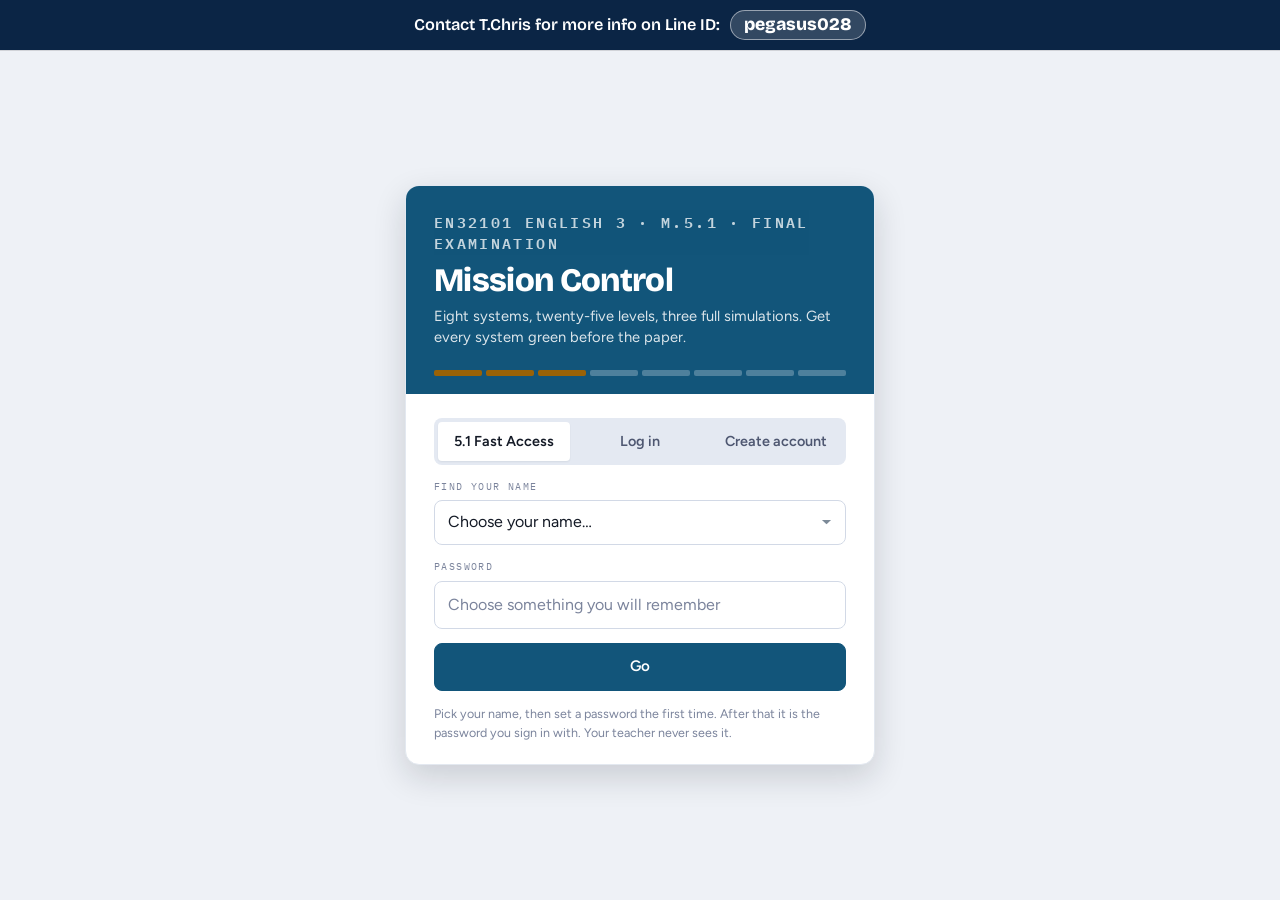
==== commit 829eef28: "Add files via upload" ====
--- a/index.html
+++ b/index.html
@@ -8,7 +8,7 @@
 <link rel="preconnect" href="https://fonts.googleapis.com">
 <link rel="preconnect" href="https://fonts.gstatic.com" crossorigin>
 <link rel="stylesheet" href="https://fonts.googleapis.com/css2?family=Bricolage+Grotesque:opsz,wght@12..96,600;12..96,800&family=Figtree:wght@400;500;600;700&family=IBM+Plex+Mono:wght@400;600&display=swap">
-<link rel="stylesheet" href="theme.css">
+<link rel="stylesheet" href="theme.css?v=2026-09-19f">
 <style>
 /* ======================= STUDENT CONSOLE ============================== */
 .wrap{max-width:900px;margin:0 auto;padding-inline:16px}
@@ -183,6 +183,20 @@
 .step-acts{display:flex;gap:8px;flex-wrap:wrap;padding:0 16px 13px}
 
 /* ---- arriving from the checklist ------------------------------------- */
+/* ---- the class dropdown on the sign-in screen ------------------------- */
+#f-pick{
+  width:100%;padding:11px 13px;border-radius:var(--r-m);
+  border:1px solid var(--rule);background:var(--surface);color:var(--ink);
+  font-family:inherit;font-size:1rem;line-height:1.3;appearance:none;
+  background-image:url("data:image/svg+xml,%3Csvg xmlns='http://www.w3.org/2000/svg' viewBox='0 0 12 8'%3E%3Cpath fill='%237C8A98' d='M1 1l5 5 5-5'/%3E%3C/svg%3E");
+  background-repeat:no-repeat;background-position:right 13px center;background-size:11px;
+  padding-right:34px;
+}
+#f-pick:focus{outline:2px solid var(--accent-line);outline-offset:1px}
+#f-pick option{color:var(--ink);background:var(--surface)}
+.tabs .tab{white-space:nowrap}
+@media (max-width:420px){ .tabs{flex-wrap:wrap} }
+
 /* ---- one introduction spanning a system's modules --------------------- */
 .ckgroup{display:flex;flex-direction:column;gap:7px}
 .ckgrid{display:flex;gap:8px;align-items:stretch}
@@ -568,10 +582,15 @@
     </div>
     <div class="console-body">
       <div class="tabs" role="tablist">
-        <button class="tab on" id="tab-in" role="tab">Log in</button>
+        <button class="tab on" id="tab-fast" role="tab">5.1 Fast Access</button>
+        <button class="tab" id="tab-in" role="tab">Log in</button>
         <button class="tab" id="tab-new" role="tab">Create account</button>
       </div>
-      <div class="field">
+      <div class="field hidden" id="wrap-pick">
+        <label for="f-pick">Find your name</label>
+        <select id="f-pick"><option value="">Choose your name…</option></select>
+      </div>
+      <div class="field" id="wrap-id">
         <label for="f-id">Student ID</label>
         <input type="text" id="f-id" autocomplete="username" placeholder="e.g. m5-ploy" spellcheck="false">
       </div>
@@ -585,7 +604,7 @@
       </div>
       <div id="login-msg" class="msg info hidden"></div>
       <button class="btn primary wide" id="btn-go">Log in</button>
-      <p class="tiny">Your ID and password are yours to choose. Your teacher can see your progress, never your password.</p>
+      <p class="tiny" id="login-tip">Your ID and password are yours to choose. Your teacher can see your progress, never your password.</p>
     </div>
   </div>
 </div>
@@ -641,22 +660,23 @@
      =================================================================== -->
 <script>window.MC_API_URL = 'https://script.google.com/macros/s/AKfycbwTAnHHxTE1ilNaOcCxsd_Z0C7gCLANLqPCPuiDb43MJIsbJDNlkRFBmPqxl4nwTwqFXg/exec';</script>
 
-<script src="content.js"></script>
-<script src="topic-verbforms.js"></script>
-<script src="topic-participles.js"></script>
-<script src="topic-nominalization.js"></script>
-<script src="topic-tenses.js"></script>
-<script src="topic-inversion.js"></script>
-<script src="topic-cohesion.js"></script>
-<script src="topic-vocab.js"></script>
-<script src="topic-reading.js"></script>
-<script src="media.js"></script>
-<script src="mock-1.js"></script>
-<script src="mock-2.js"></script>
-<script src="mock-3.js"></script>
-<script src="content-export.js"></script>
-<script src="engine.js"></script>
-<script src="api.js"></script>
-<script src="student.js"></script>
+<script src="roster.js?v=2026-09-19f"></script>
+<script src="content.js?v=2026-09-19f"></script>
+<script src="topic-verbforms.js?v=2026-09-19f"></script>
+<script src="topic-participles.js?v=2026-09-19f"></script>
+<script src="topic-nominalization.js?v=2026-09-19f"></script>
+<script src="topic-tenses.js?v=2026-09-19f"></script>
+<script src="topic-inversion.js?v=2026-09-19f"></script>
+<script src="topic-cohesion.js?v=2026-09-19f"></script>
+<script src="topic-vocab.js?v=2026-09-19f"></script>
+<script src="topic-reading.js?v=2026-09-19f"></script>
+<script src="media.js?v=2026-09-19f"></script>
+<script src="mock-1.js?v=2026-09-19f"></script>
+<script src="mock-2.js?v=2026-09-19f"></script>
+<script src="mock-3.js?v=2026-09-19f"></script>
+<script src="content-export.js?v=2026-09-19f"></script>
+<script src="engine.js?v=2026-09-19f"></script>
+<script src="api.js?v=2026-09-19f"></script>
+<script src="student.js?v=2026-09-19f"></script>
 </body>
 </html>
